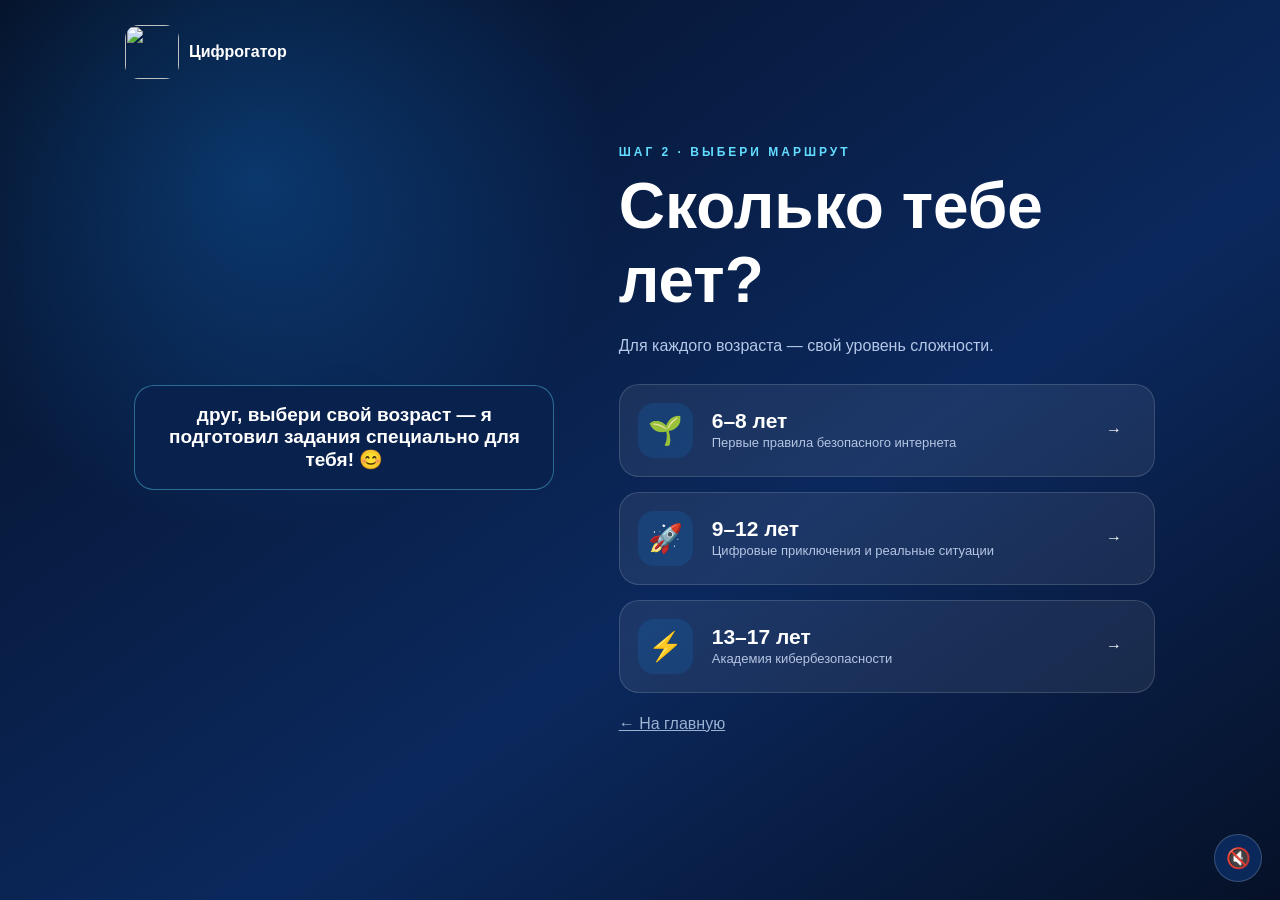
==== age.html @ 35a736a2 "Add files via upload" ====
<!doctype html><html lang="ru"><head><meta charset="utf-8"><meta name="viewport" content="width=device-width,initial-scale=1"><title>Цифрогатор — возраст</title><style>*{box-sizing:border-box}body{margin:0;min-height:100vh;font-family:Trebuchet MS,Arial;color:white;background:radial-gradient(circle at 20% 20%,#158fff44,transparent 28%),linear-gradient(145deg,#051025,#0b285d 60%,#061127)}.wrap{max-width:1080px;margin:auto;padding:25px}.brand{display:flex;align-items:center;gap:10px;text-decoration:none;color:#fff;font-weight:900}.brand img{width:54px;height:54px;border-radius:14px;object-fit:cover}.main{min-height:80vh;display:grid;grid-template-columns:.9fr 1.1fr;gap:55px;align-items:center}.mascot{text-align:center}.mascot img{width:min(390px,90vw);border-radius:30px;box-shadow:0 28px 70px #0006}.bubble{margin:-24px auto 0;position:relative;max-width:420px;background:#09214d;border:1px solid #63ddff66;border-radius:20px;padding:18px;font-size:19px;font-weight:900}.ey{color:#63ddff;letter-spacing:3px;text-transform:uppercase;font-size:12px;font-weight:900}h1{font-size:clamp(40px,6vw,64px);margin:10px 0}.sub{color:#b5c8e8;line-height:1.6}.cards{display:grid;gap:15px;margin-top:25px}.age{display:grid;grid-template-columns:60px 1fr 30px;gap:14px;align-items:center;padding:18px;border:1px solid #ffffff25;border-radius:20px;background:#ffffff12;color:#fff;text-decoration:none;transition:.2s}.age:hover{transform:translateX(6px);border-color:#63ddff88;background:#1597ff22}.icon{width:55px;height:55px;display:grid;place-items:center;border-radius:16px;background:#1597ff22;font-size:28px}.age strong{display:block;font-size:21px}.age span{font-size:13px;color:#b4c5e2}.back{display:inline-block;margin-top:22px;color:#9bb1d2}.sound{position:fixed;right:18px;bottom:18px;border:1px solid #ffffff30;background:#0a285a;color:#fff;border-radius:50%;width:48px;height:48px;font-size:20px}@media(max-width:780px){.main{grid-template-columns:1fr;text-align:center}.age{text-align:left}}</style></head><body><div class="wrap"><a class="brand" href="index.html"><img src="assets/logo.png"><span>Цифрогатор</span></a><main class="main"><section class="mascot"><img src="assets/mascot.png"><div class="bubble" id="bubble"></div></section><section><div class="ey">Шаг 2 · выбери маршрут</div><h1>Сколько тебе лет?</h1><p class="sub">Для каждого возраста — свой уровень сложности.</p><div class="cards"><a class="age" href="game.html?age=6"><div class="icon">🌱</div><div><strong>6–8 лет</strong><span>Первые правила безопасного интернета</span></div><b>→</b></a><a class="age" href="game.html?age=9"><div class="icon">🚀</div><div><strong>9–12 лет</strong><span>Цифровые приключения и реальные ситуации</span></div><b>→</b></a><a class="age" href="game.html?age=13"><div class="icon">⚡</div><div><strong>13–17 лет</strong><span>Академия кибербезопасности</span></div><b>→</b></a></div><a class="back" href="index.html">← На главную</a></section></main></div><button class="sound" id="sound" onclick="toggleSound()">🔇</button><script>let n=localStorage.getItem('cifrogator_firstname')||'друг';bubble.textContent=`${n}, выбери свой возраст — я подготовил задания специально для тебя! 😊`;let ctx,t,on=false;function start(){if(on)return;ctx=new (AudioContext||webkitAudioContext)();let m=ctx.createGain();m.gain.value=.025;m.connect(ctx.destination),ns=[146.83,196,220,293.66],i=0;t=setInterval(()=>{let o=ctx.createOscillator(),g=ctx.createGain();o.frequency.value=ns[i++%ns.length];g.gain.setValueAtTime(.001,ctx.currentTime);g.gain.linearRampToValueAtTime(.5,ctx.currentTime+.1);g.gain.exponentialRampToValueAtTime(.001,ctx.currentTime+1.3);o.connect(g);g.connect(m);o.start();o.stop(ctx.currentTime+1.4)},1700);on=true;sound.textContent='🔊'}function stop(){clearInterval(t);ctx?.close();on=false;sound.textContent='🔇'}function toggleSound(){on?stop():start()}</script></body></html>
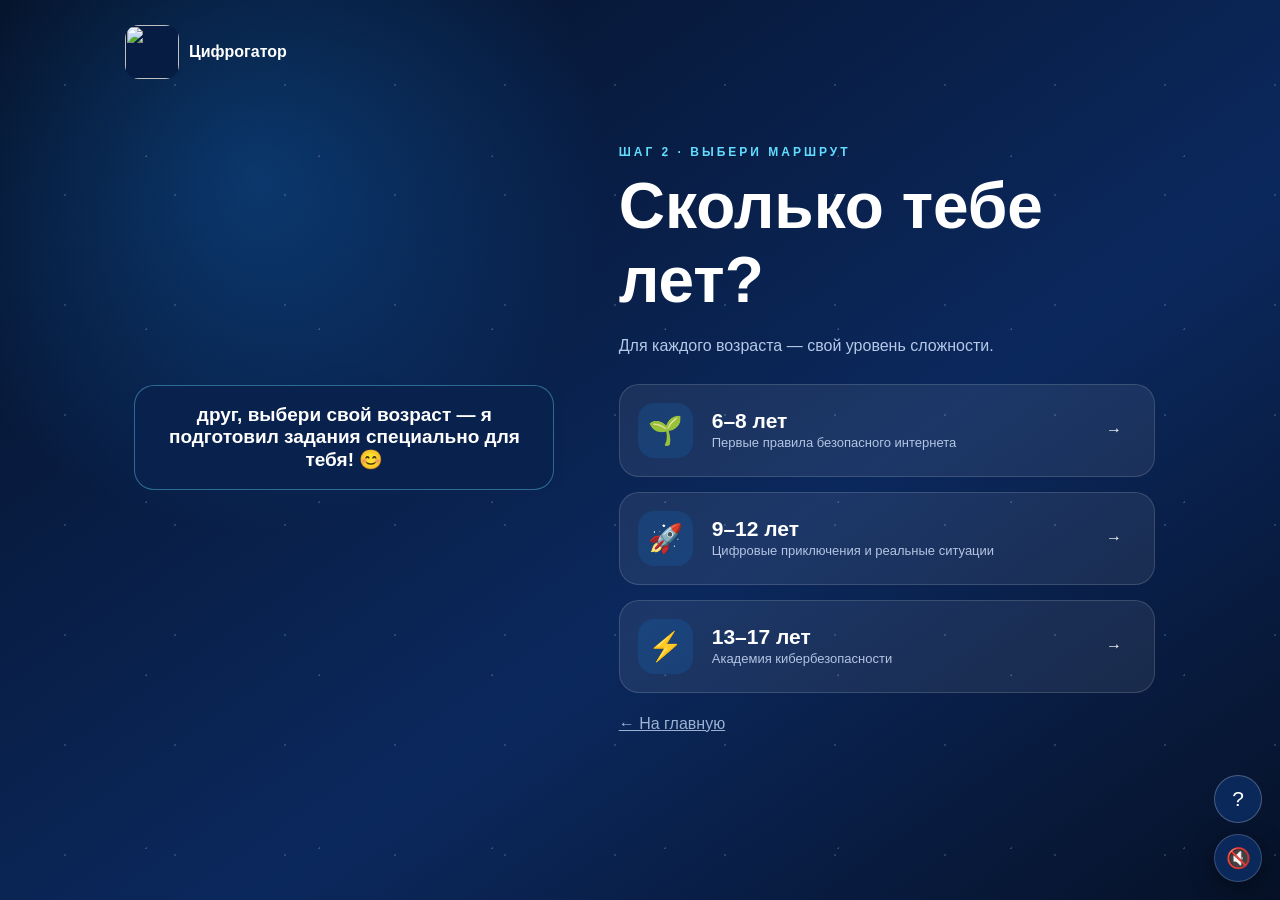
==== commit 8ff80144: "Add files via upload" ====
--- a/age.html
+++ b/age.html
@@ -1 +1 @@
-<!doctype html><html lang="ru"><head><meta charset="utf-8"><meta name="viewport" content="width=device-width,initial-scale=1"><title>Цифрогатор — возраст</title><style>*{box-sizing:border-box}body{margin:0;min-height:100vh;font-family:Trebuchet MS,Arial;color:white;background:radial-gradient(circle at 20% 20%,#158fff44,transparent 28%),linear-gradient(145deg,#051025,#0b285d 60%,#061127)}.wrap{max-width:1080px;margin:auto;padding:25px}.brand{display:flex;align-items:center;gap:10px;text-decoration:none;color:#fff;font-weight:900}.brand img{width:54px;height:54px;border-radius:14px;object-fit:cover}.main{min-height:80vh;display:grid;grid-template-columns:.9fr 1.1fr;gap:55px;align-items:center}.mascot{text-align:center}.mascot img{width:min(390px,90vw);border-radius:30px;box-shadow:0 28px 70px #0006}.bubble{margin:-24px auto 0;position:relative;max-width:420px;background:#09214d;border:1px solid #63ddff66;border-radius:20px;padding:18px;font-size:19px;font-weight:900}.ey{color:#63ddff;letter-spacing:3px;text-transform:uppercase;font-size:12px;font-weight:900}h1{font-size:clamp(40px,6vw,64px);margin:10px 0}.sub{color:#b5c8e8;line-height:1.6}.cards{display:grid;gap:15px;margin-top:25px}.age{display:grid;grid-template-columns:60px 1fr 30px;gap:14px;align-items:center;padding:18px;border:1px solid #ffffff25;border-radius:20px;background:#ffffff12;color:#fff;text-decoration:none;transition:.2s}.age:hover{transform:translateX(6px);border-color:#63ddff88;background:#1597ff22}.icon{width:55px;height:55px;display:grid;place-items:center;border-radius:16px;background:#1597ff22;font-size:28px}.age strong{display:block;font-size:21px}.age span{font-size:13px;color:#b4c5e2}.back{display:inline-block;margin-top:22px;color:#9bb1d2}.sound{position:fixed;right:18px;bottom:18px;border:1px solid #ffffff30;background:#0a285a;color:#fff;border-radius:50%;width:48px;height:48px;font-size:20px}@media(max-width:780px){.main{grid-template-columns:1fr;text-align:center}.age{text-align:left}}</style></head><body><div class="wrap"><a class="brand" href="index.html"><img src="assets/logo.png"><span>Цифрогатор</span></a><main class="main"><section class="mascot"><img src="assets/mascot.png"><div class="bubble" id="bubble"></div></section><section><div class="ey">Шаг 2 · выбери маршрут</div><h1>Сколько тебе лет?</h1><p class="sub">Для каждого возраста — свой уровень сложности.</p><div class="cards"><a class="age" href="game.html?age=6"><div class="icon">🌱</div><div><strong>6–8 лет</strong><span>Первые правила безопасного интернета</span></div><b>→</b></a><a class="age" href="game.html?age=9"><div class="icon">🚀</div><div><strong>9–12 лет</strong><span>Цифровые приключения и реальные ситуации</span></div><b>→</b></a><a class="age" href="game.html?age=13"><div class="icon">⚡</div><div><strong>13–17 лет</strong><span>Академия кибербезопасности</span></div><b>→</b></a></div><a class="back" href="index.html">← На главную</a></section></main></div><button class="sound" id="sound" onclick="toggleSound()">🔇</button><script>let n=localStorage.getItem('cifrogator_firstname')||'друг';bubble.textContent=`${n}, выбери свой возраст — я подготовил задания специально для тебя! 😊`;let ctx,t,on=false;function start(){if(on)return;ctx=new (AudioContext||webkitAudioContext)();let m=ctx.createGain();m.gain.value=.025;m.connect(ctx.destination),ns=[146.83,196,220,293.66],i=0;t=setInterval(()=>{let o=ctx.createOscillator(),g=ctx.createGain();o.frequency.value=ns[i++%ns.length];g.gain.setValueAtTime(.001,ctx.currentTime);g.gain.linearRampToValueAtTime(.5,ctx.currentTime+.1);g.gain.exponentialRampToValueAtTime(.001,ctx.currentTime+1.3);o.connect(g);g.connect(m);o.start();o.stop(ctx.currentTime+1.4)},1700);on=true;sound.textContent='🔊'}function stop(){clearInterval(t);ctx?.close();on=false;sound.textContent='🔇'}function toggleSound(){on?stop():start()}</script></body></html>+<!doctype html><html lang="ru"><head><meta charset="utf-8"><meta name="viewport" content="width=device-width,initial-scale=1"><title>Цифрогатор — возраст</title><style>*{box-sizing:border-box}body{margin:0;min-height:100vh;font-family:Trebuchet MS,Arial;color:white;background:radial-gradient(circle at 20% 20%,#158fff44,transparent 28%),linear-gradient(145deg,#051025,#0b285d 60%,#061127)}.wrap{max-width:1080px;margin:auto;padding:25px}.brand{display:flex;align-items:center;gap:10px;text-decoration:none;color:#fff;font-weight:900}.brand img{width:54px;height:54px;border-radius:14px;object-fit:cover}.main{min-height:80vh;display:grid;grid-template-columns:.9fr 1.1fr;gap:55px;align-items:center}.mascot{text-align:center}.mascot img{width:min(390px,90vw);border-radius:30px;box-shadow:0 28px 70px #0006}.bubble{margin:-24px auto 0;position:relative;max-width:420px;background:#09214d;border:1px solid #63ddff66;border-radius:20px;padding:18px;font-size:19px;font-weight:900}.ey{color:#63ddff;letter-spacing:3px;text-transform:uppercase;font-size:12px;font-weight:900}h1{font-size:clamp(40px,6vw,64px);margin:10px 0}.sub{color:#b5c8e8;line-height:1.6}.cards{display:grid;gap:15px;margin-top:25px}.age{display:grid;grid-template-columns:60px 1fr 30px;gap:14px;align-items:center;padding:18px;border:1px solid #ffffff25;border-radius:20px;background:#ffffff12;color:#fff;text-decoration:none;transition:.2s}.age:hover{transform:translateX(6px);border-color:#63ddff88;background:#1597ff22}.icon{width:55px;height:55px;display:grid;place-items:center;border-radius:16px;background:#1597ff22;font-size:28px}.age strong{display:block;font-size:21px}.age span{font-size:13px;color:#b4c5e2}.back{display:inline-block;margin-top:22px;color:#9bb1d2}.sound{position:fixed;right:18px;bottom:18px;border:1px solid #ffffff30;background:#0a285a;color:#fff;border-radius:50%;width:48px;height:48px;font-size:20px}@media(max-width:780px){.main{grid-template-columns:1fr;text-align:center}.age{text-align:left}}</style><link rel="stylesheet" href="effects.css"></head><body><div class="wrap"><a class="brand" href="index.html"><img src="assets/brand-icon.png"><span>Цифрогатор</span></a><main class="main"><section class="mascot"><img src="assets/mascot.png"><div class="bubble" id="bubble"></div></section><section><div class="ey">Шаг 2 · выбери маршрут</div><h1>Сколько тебе лет?</h1><p class="sub">Для каждого возраста — свой уровень сложности.</p><div class="cards"><a class="age" href="game.html?age=6"><div class="icon">🌱</div><div><strong>6–8 лет</strong><span>Первые правила безопасного интернета</span></div><b>→</b></a><a class="age" href="game.html?age=9"><div class="icon">🚀</div><div><strong>9–12 лет</strong><span>Цифровые приключения и реальные ситуации</span></div><b>→</b></a><a class="age" href="game.html?age=13"><div class="icon">⚡</div><div><strong>13–17 лет</strong><span>Академия кибербезопасности</span></div><b>→</b></a></div><a class="back" href="index.html">← На главную</a></section></main></div><button class="sound" id="sound" onclick="toggleSound()">🔇</button><script>let n=localStorage.getItem('cifrogator_firstname')||'друг';bubble.textContent=`${n}, выбери свой возраст — я подготовил задания специально для тебя! 😊`;</script><script src="effects.js"></script></body></html>
--- a/effects.css
+++ b/effects.css
@@ -0,0 +1 @@
+:root{--glow:#65e8ff;--lime:#baff73}html{scroll-behavior:smooth}body{overflow-x:hidden}body:before{content:"";position:fixed;inset:0;pointer-events:none;z-index:-1;background-image:radial-gradient(#8eeaff 1px,transparent 1px),radial-gradient(#fff 1px,transparent 1px);background-size:110px 110px,173px 173px;background-position:10px 30px,60px 70px;opacity:.19;animation:drift 28s linear infinite}@keyframes drift{to{background-position:120px 140px,233px 243px}}button,a,.building{ -webkit-tap-highlight-color:transparent}button:focus-visible,a:focus-visible,input:focus-visible,.building:focus-visible{outline:3px solid #baff73;outline-offset:4px}.brand img{object-fit:contain!important;background:#071c42}.logo{object-fit:contain;max-height:300px}.mascot img{object-fit:contain}.btn,.age,.building{transition:transform .22s ease,box-shadow .22s ease,background .22s ease}.btn:hover,.age:hover{transform:translateY(-3px);box-shadow:0 8px 25px #4de2ff33}.btn:active,.age:active,.building:active{transform:scale(.97)}.mascot img,.intro img{animation:floaty 4s ease-in-out infinite}@keyframes floaty{50%{transform:translateY(-10px)}}.sound{cursor:pointer!important;box-shadow:0 6px 24px #0006;z-index:100!important}.sound:hover{border-color:#65e8ff!important}.fx-toast{position:fixed;left:50%;top:20px;transform:translate(-50%,-20px);opacity:0;z-index:200;background:#0b295b;border:1px solid #65e8ff;border-radius:18px;padding:13px 22px;box-shadow:0 12px 35px #0009;pointer-events:none;font-weight:900;transition:.25s;text-align:center}.fx-toast.show{opacity:1;transform:translate(-50%,0)}.fx-confetti{position:fixed;pointer-events:none;z-index:150;width:9px;height:13px;border-radius:2px;animation:burst 950ms ease-out forwards}@keyframes burst{to{transform:translate(var(--dx),var(--dy)) rotate(var(--rot));opacity:0}}.help-btn{position:fixed;right:18px;bottom:77px;z-index:30;width:48px;height:48px;border:1px solid #ffffff40;border-radius:50%;background:#0a285a;color:#fff;cursor:pointer;font-size:21px}.fx-help{position:fixed;right:18px;bottom:135px;max-width:min(330px,calc(100vw - 36px));padding:17px;border-radius:18px;border:1px solid #65e8ff88;background:#071b3df5;z-index:100;box-shadow:0 20px 45px #0009;line-height:1.55}.fx-help[hidden]{display:none}.fx-help strong{color:#baff73}.building{font:inherit;color:inherit;text-align:left;width:100%}.building:focus-visible{transform:translateY(-6px)}.ans:disabled{cursor:default}.ans:not(:disabled):hover{background:#227bd344;border-color:#65e8ff}.card,.mascot,.bubble,.modal{backdrop-filter:blur(8px)}@media(prefers-reduced-motion:reduce){*,*:before,*:after{animation-duration:.01ms!important;transition-duration:.01ms!important;scroll-behavior:auto!important}}@media(max-width:650px){.top{gap:10px;flex-wrap:wrap}.top>span{font-size:12px}.logo{max-height:190px}.sound{right:12px;bottom:12px}.help-btn{right:12px;bottom:70px}}
